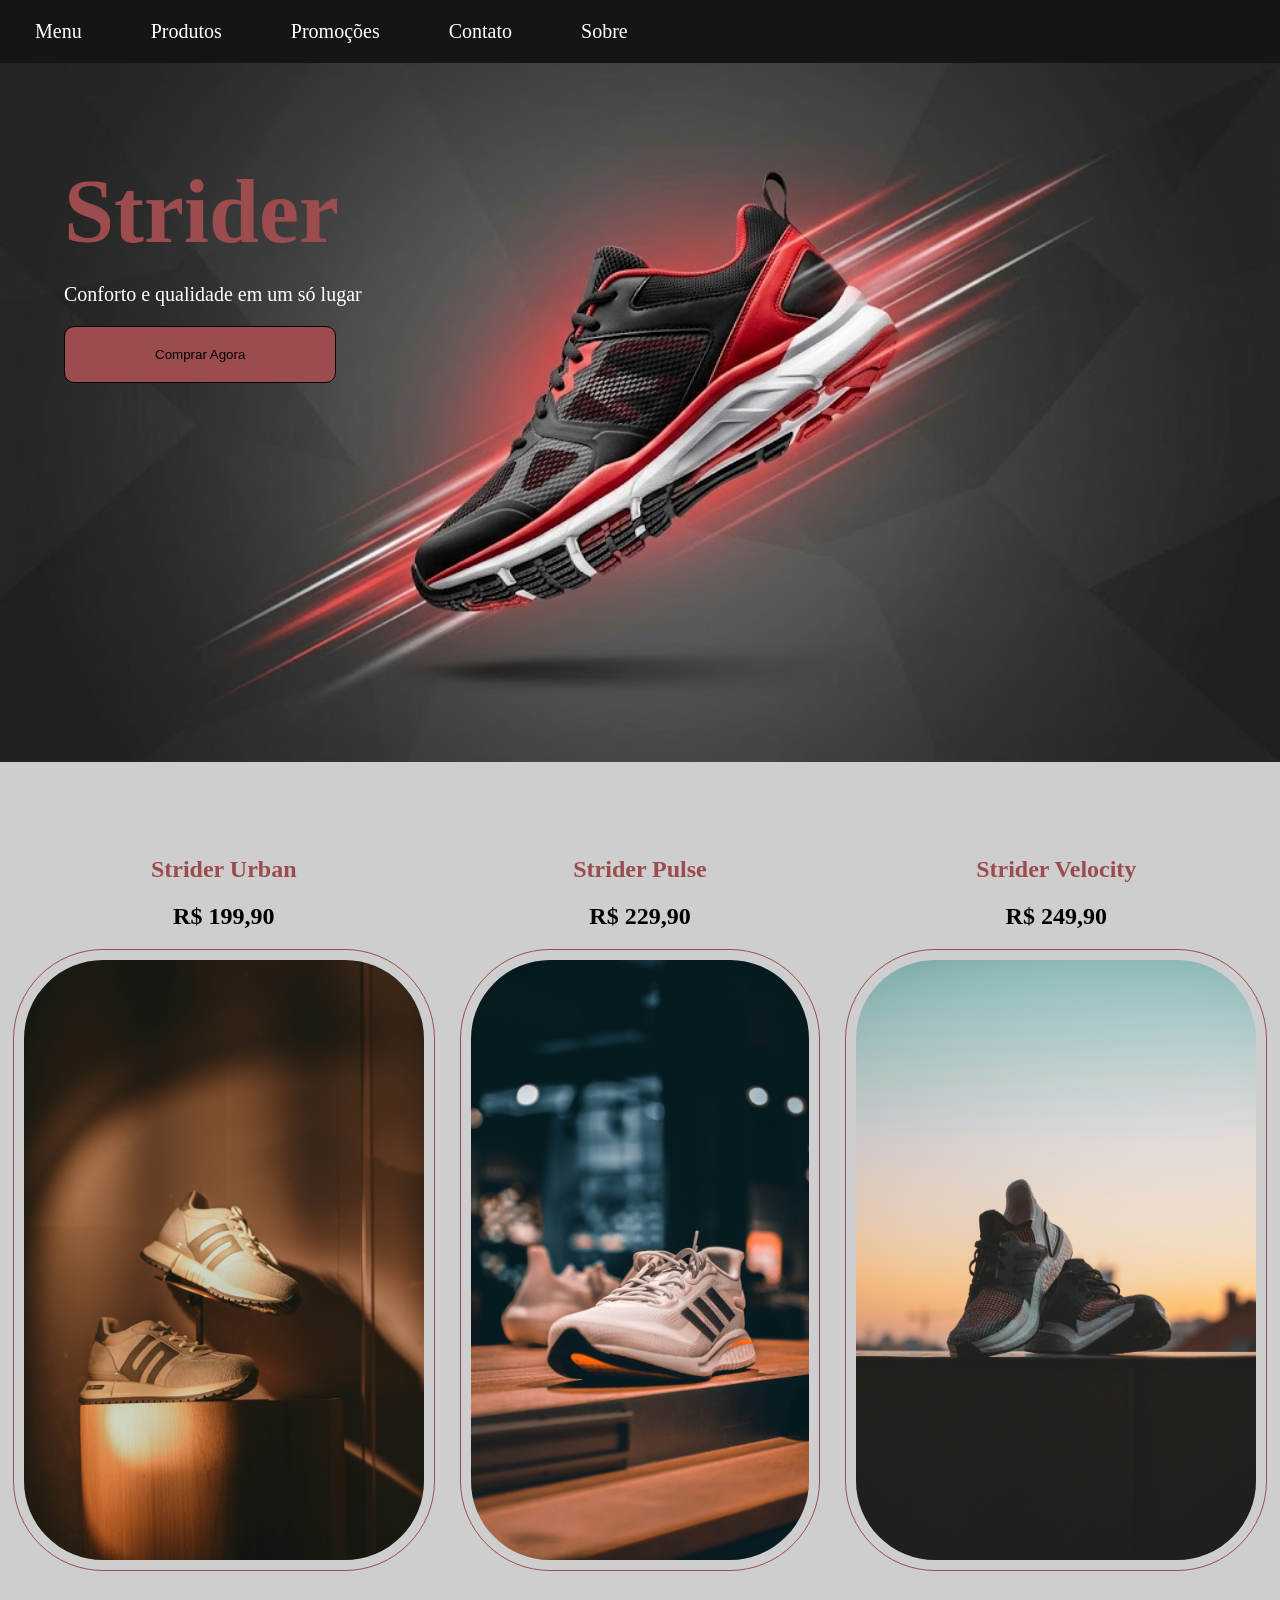
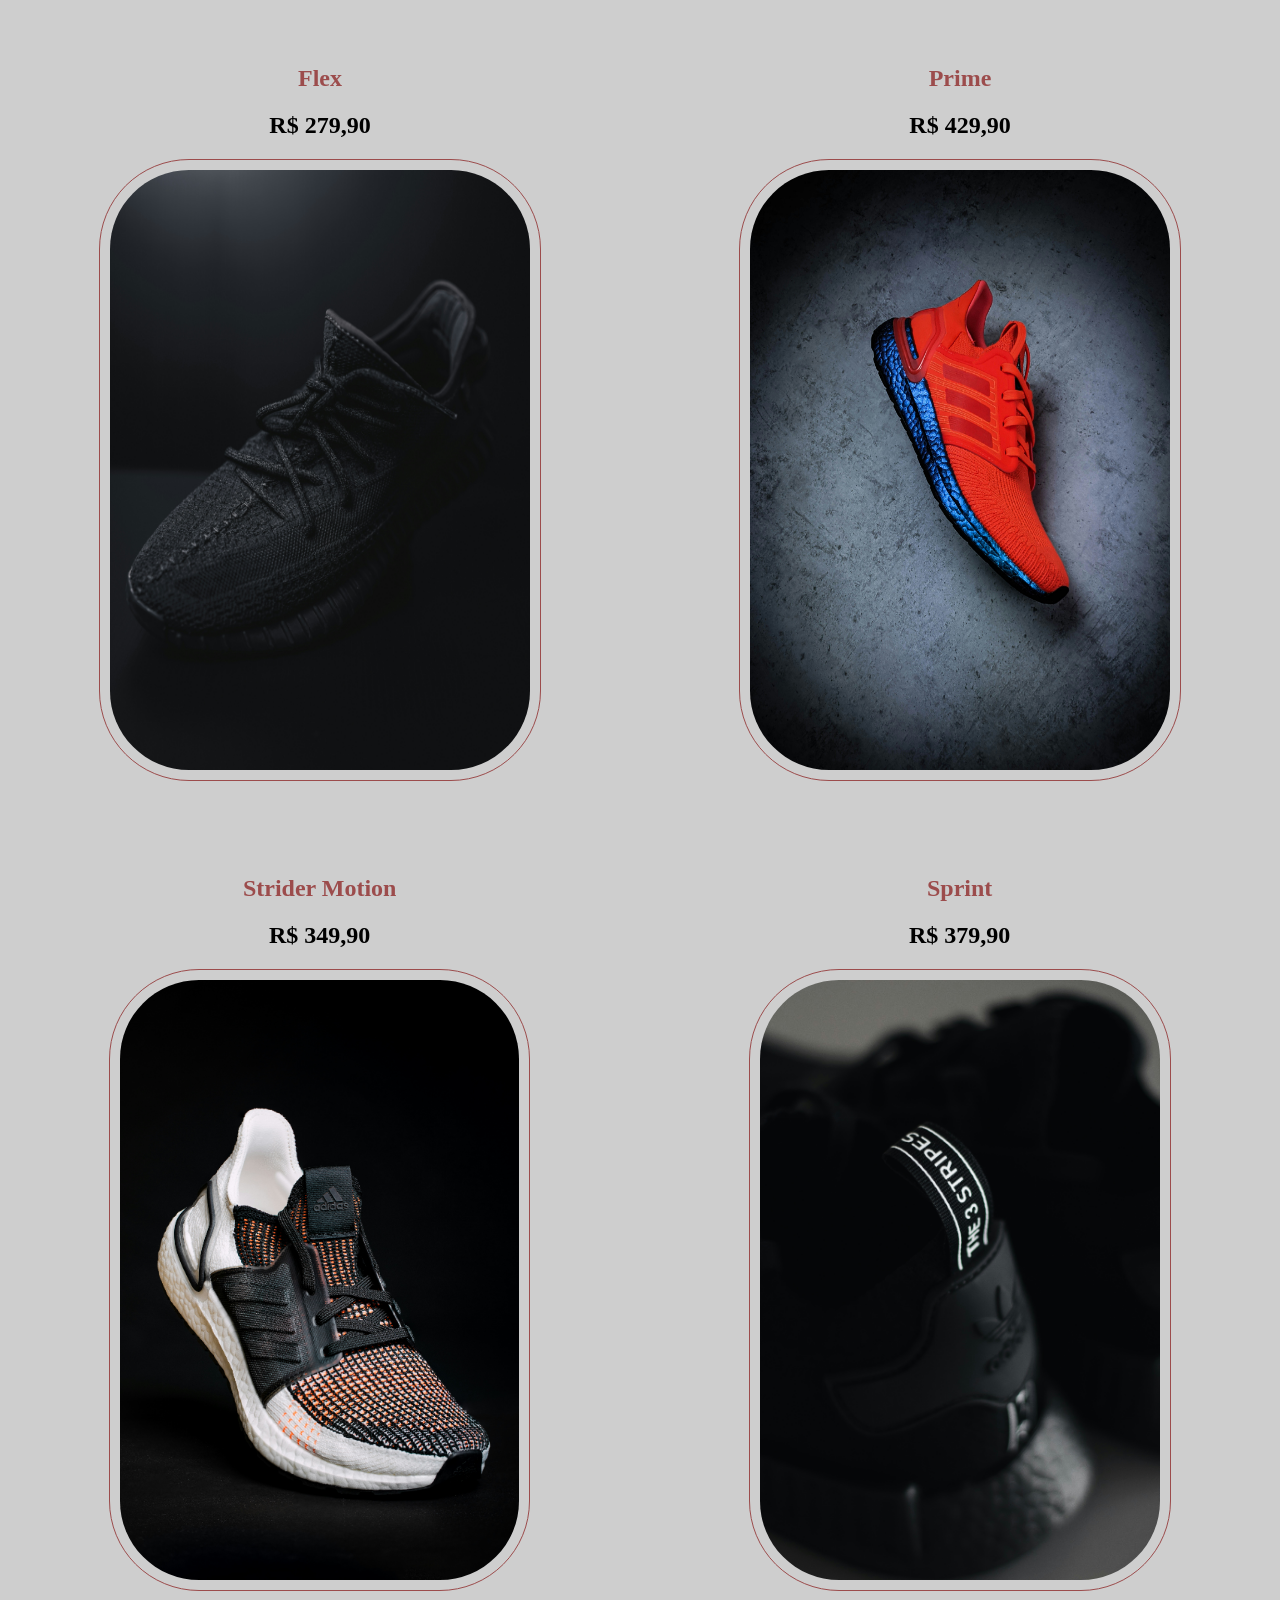
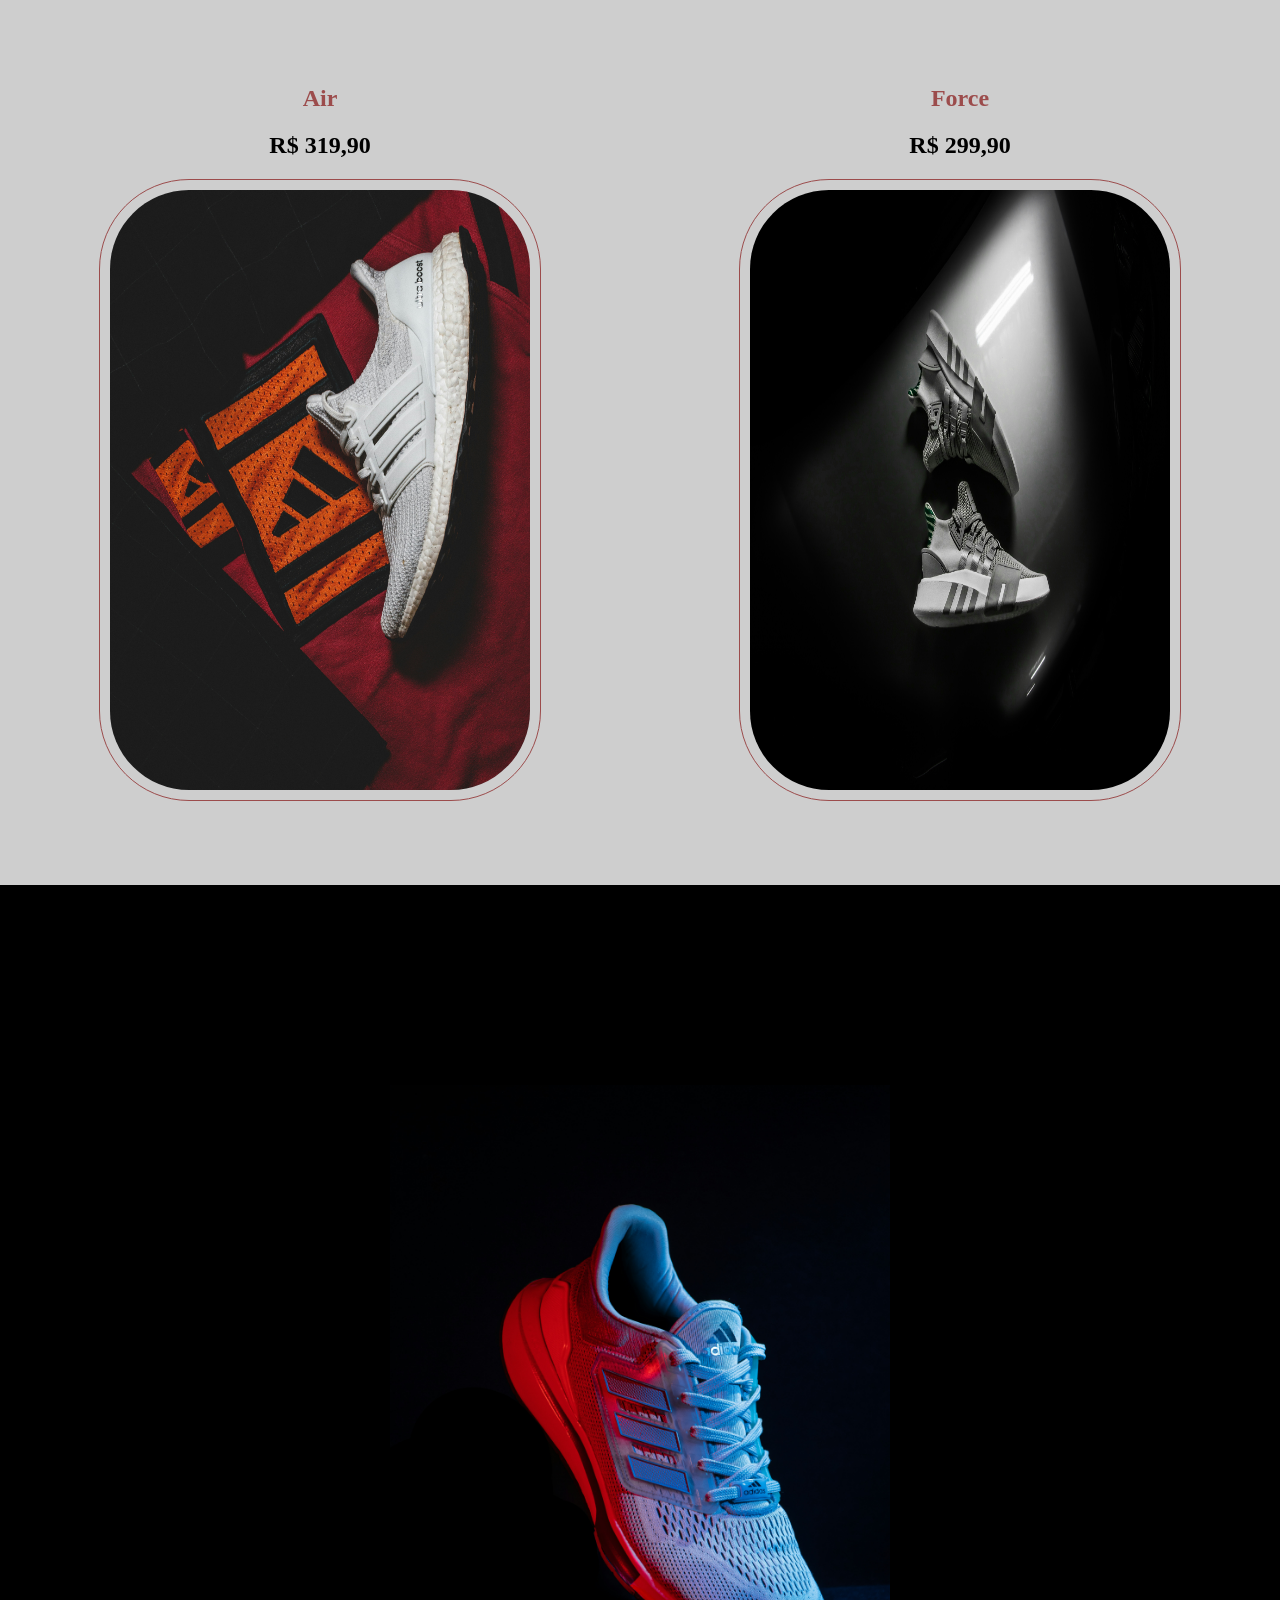
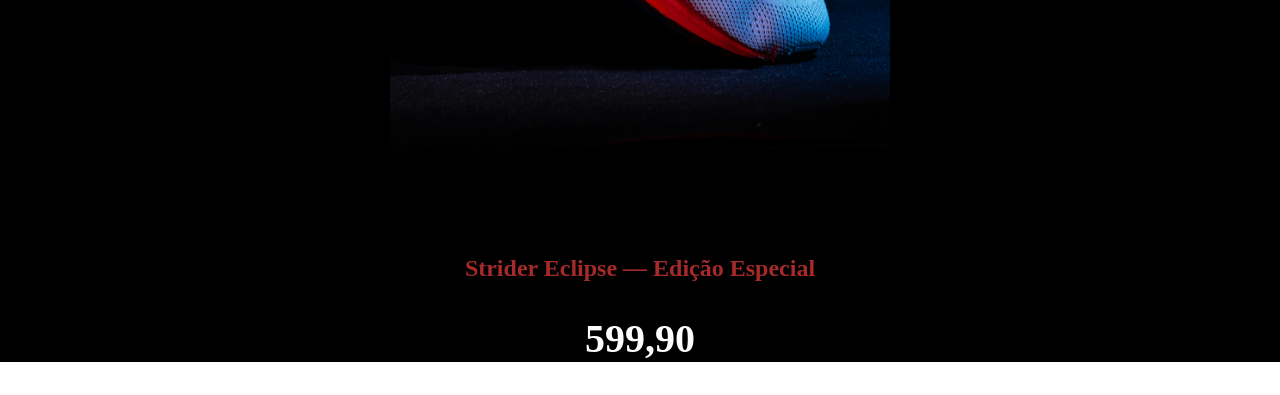
==== ex003/index.html @ 3bf79868 "Site 3" ====
<!DOCTYPE html>
<html lang="pt-br">
<head>
    <meta charset="UTF-8">
    <meta name="viewport" content="width=device-width, initial-scale=1.0">
    <link rel="stylesheet" href="style.css">
    <title>Tênis</title>
</head>
<body>
    <main>
        
        <header>
            
            <nav>
                <a href="#">Menu</a>
                <a href="#produtos">Produtos</a>
                <a href="#especial">Promoções</a>
                <a href="#">Contato</a>
                <a href="#">Sobre</a>
            </nav>
            
            <img id="imagemprincipal" src="imagens/Imagem principal.jpg" alt="">
            
            <div id="conteudoinicial">
                <h1>Strider</h1>
            
                <p>Conforto e qualidade em um só lugar</p>
            
                <button>Comprar Agora</button>
            </div>
            
        
        </header>
    

        <section id="produtos">
            
            <div class="produtos-tenis">
                
                <h1>Strider Urban</h1>
                
                <h2>R$ 199,90</h2>
                
                <img class="tenis" src="produtos/tenis 1.jpg" alt="">
            
            </div>
            
            <div class="produtos-tenis">
                
                <h1>Strider Pulse</h1>
                
                <h2>R$ 229,90</h2>
                
                <img class="tenis" src="produtos/tenis 2.jpg" alt="">
            
            </div>
            
            <div class="produtos-tenis">
                
                <h1>Strider Velocity</h1>
                
                <h2>R$ 249,90</h2>
                
                <img class="tenis" src="produtos/tenis 3.jpg" alt="">
            
            </div>

            <div class="produtos-tenis">
                
                <h1>Flex</h1>
                
                <h2>R$ 279,90</h2>
                
                <img class="tenis" src="produtos/tenis 10.jpg" alt="">
            
            </div>

            <div class="produtos-tenis">
                
                <h1>Prime</h1>
                
                <h2>R$ 429,90</h2>
                
                <img class="tenis" src="produtos/tenis 5.jpg" alt="">
            
            </div>

            <div class="produtos-tenis">
                
                <h1>Strider Motion</h1>
                
                <h2>R$ 349,90</h2>
                
                <img class="tenis" src="produtos/tenis 6.jpg" alt="">
            
            </div>

            <div class="produtos-tenis">
                
                <h1>Sprint</h1>
                
                <h2>R$ 379,90</h2>
                
                <img class="tenis" src="produtos/tenis 7.jpg" alt="">
            
            </div>

            <div class="produtos-tenis">
                
                <h1>Air</h1>
                
                <h2>R$ 319,90</h2>
                
                <img class="tenis" src="produtos/tenis 8.jpg" alt="">
            
            </div>

            <div class="produtos-tenis">
                
                <h1>Force</h1>
                
                <h2>R$ 299,90</h2>
                
                <img class="tenis" src="produtos/tenis 9.jpg" alt="">
            
            </div>

        </section>
        
        <section id="especial">
            <div id="divespecial">
                <img src="produtos/tenis 4.jpg" alt="">
                <h1>Strider Eclipse — Edição Especial</h1>
                <h2>599,90</h2>
            </div>
        </section>

    </main>
</body>
</html>
---- ex003/style.css ----
@charset "UTF-8";

html {
    overflow-x: hidden;
    scroll-behavior: smooth;
}

body {
    padding: 0px;
    margin: 0px;
}

main {
    background-color: rgb(206, 206, 206);
}

header {
    position: relative;
}

nav {
    background-color: rgba(0, 0, 0, 0.897);
    padding: 20px 0px 20px 0px;
}

a {
    color: white;
    text-decoration: none;
    padding-right: 30px;
    padding-left: 35px;
    font-size: 20px;
    display: inline-block;
    transition: transform 1s ease;
}

a:hover {
    transform: translateY(-8px);
    color: rgb(139, 75, 75);
}

#imagemprincipal {
    width: 100vw;
    max-height: 800px;
}

#conteudoinicial {
    position: absolute;
    bottom: 50%;
    left: 5%;
}

header > div > h1 {
    color: rgb(156, 76, 76);
    font-size: 90px;
    margin: 0px;
}

header > div > p {
    color: white;
    font-size: 20px;
}

button {
    padding: 20px 90px;
    background-color: rgb(156, 76, 76);
    border: 1px solid black;
    border-radius: 10px;
    transition: transform 0.5s ease;
}

button:hover {
    transform: translateY(-10px);
}

.tenis {
    max-width: 420px;
    height: 600px;
    border: 1px solid rgb(156, 76, 76);
    border-radius: 90px;
    padding: 10px;
    transition: transform 1s ease;
}

.tenis:hover {
    transform: translateY(-15px);
}

#produtos {  
    display: flex;
    justify-content: space-around;
    flex-wrap: wrap;
}

.produtos-tenis > h1, h2 {
    display: flex;
    justify-content: center;
    align-items: center;
}

.produtos-tenis > h1 {
    padding-top: 70px;
    color: rgb(156, 76, 76);
}

#especial {
    background-color: rgb(0, 0, 0);
    margin-top: 80px;
}

#especial > div > img{
    max-width: 500px;
    padding-top: 200px;
    display: flex;
    margin: auto;
    transition: transform 1s ease;
}

#especial > div > h1 {
    color: brown;
}

#especial > div > h2 {
    color: rgb(252, 252, 252);
    font-size: 40px;
}

#especial > div > img:hover {
    transform: translateY(-25px);
    border: 1px solid rgb(37, 17, 17);
    border-radius: 90px;
}

#especial {
    text-align: center;
}
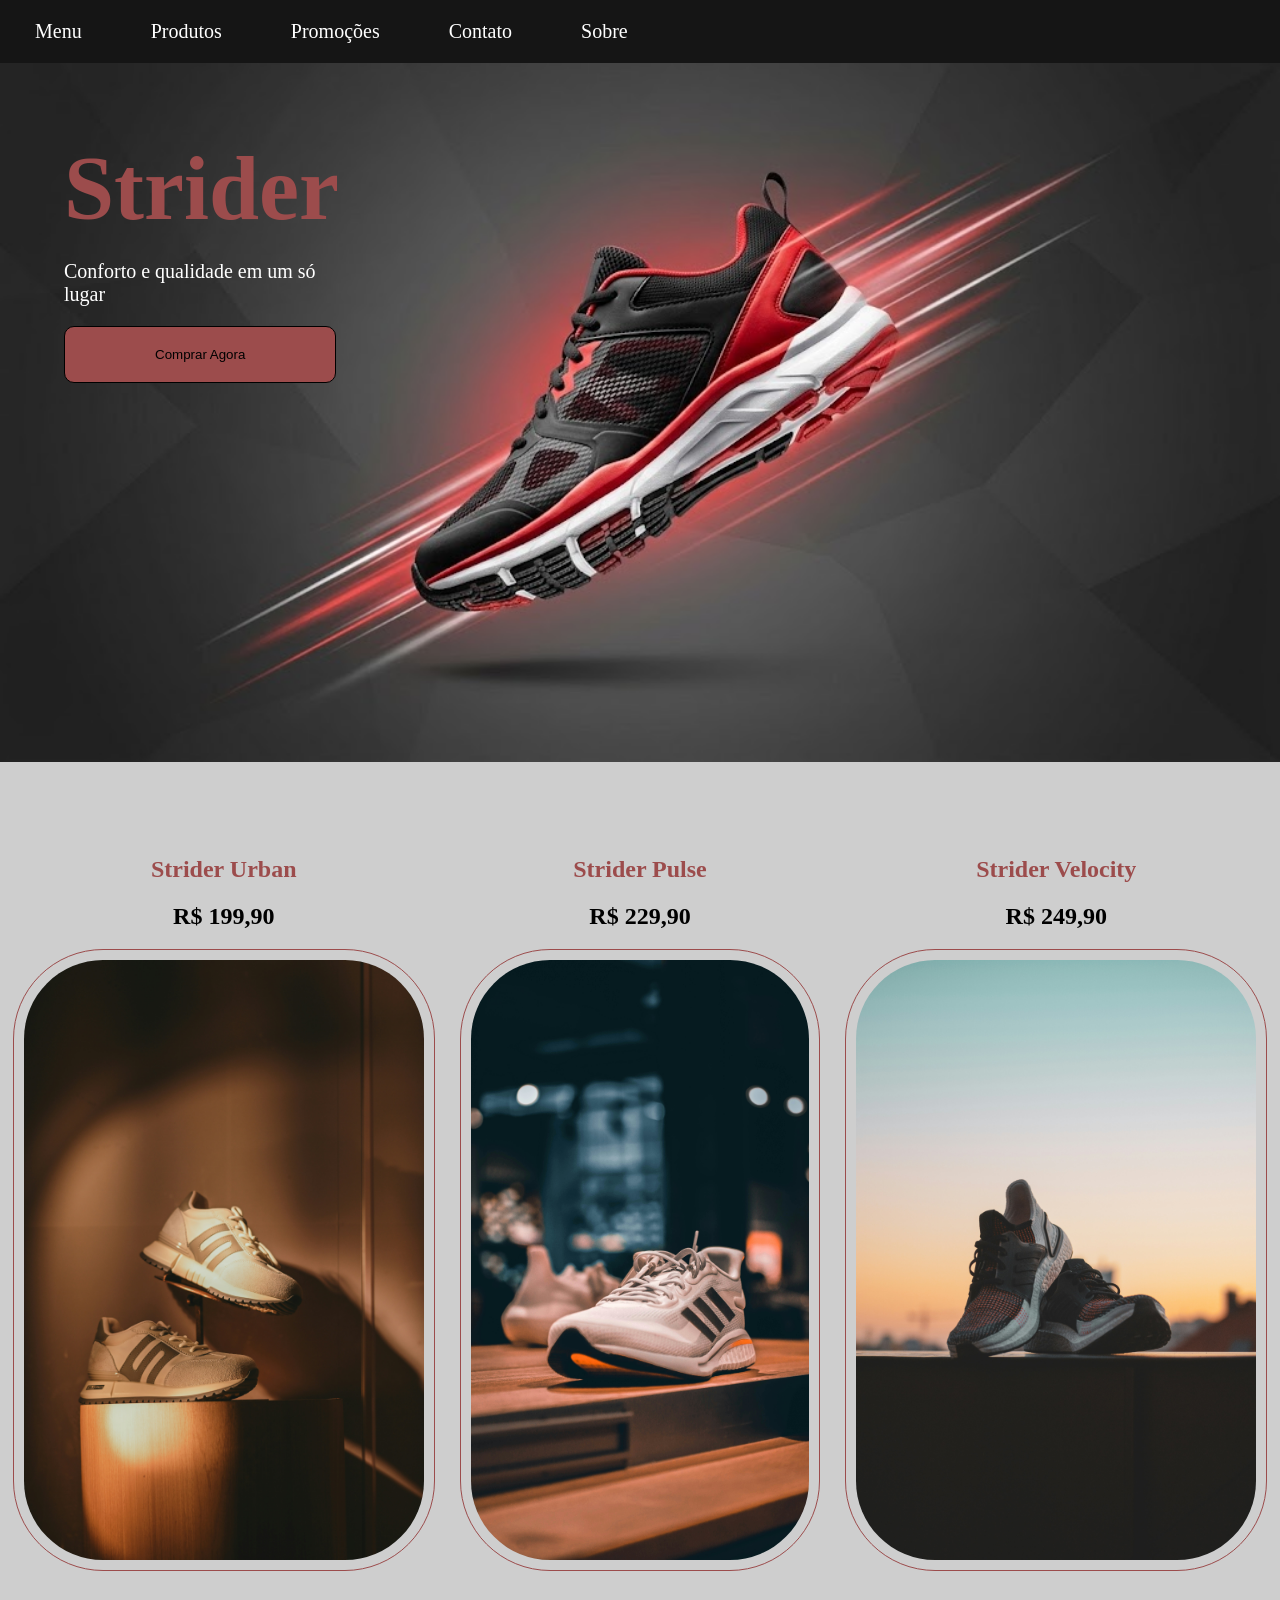
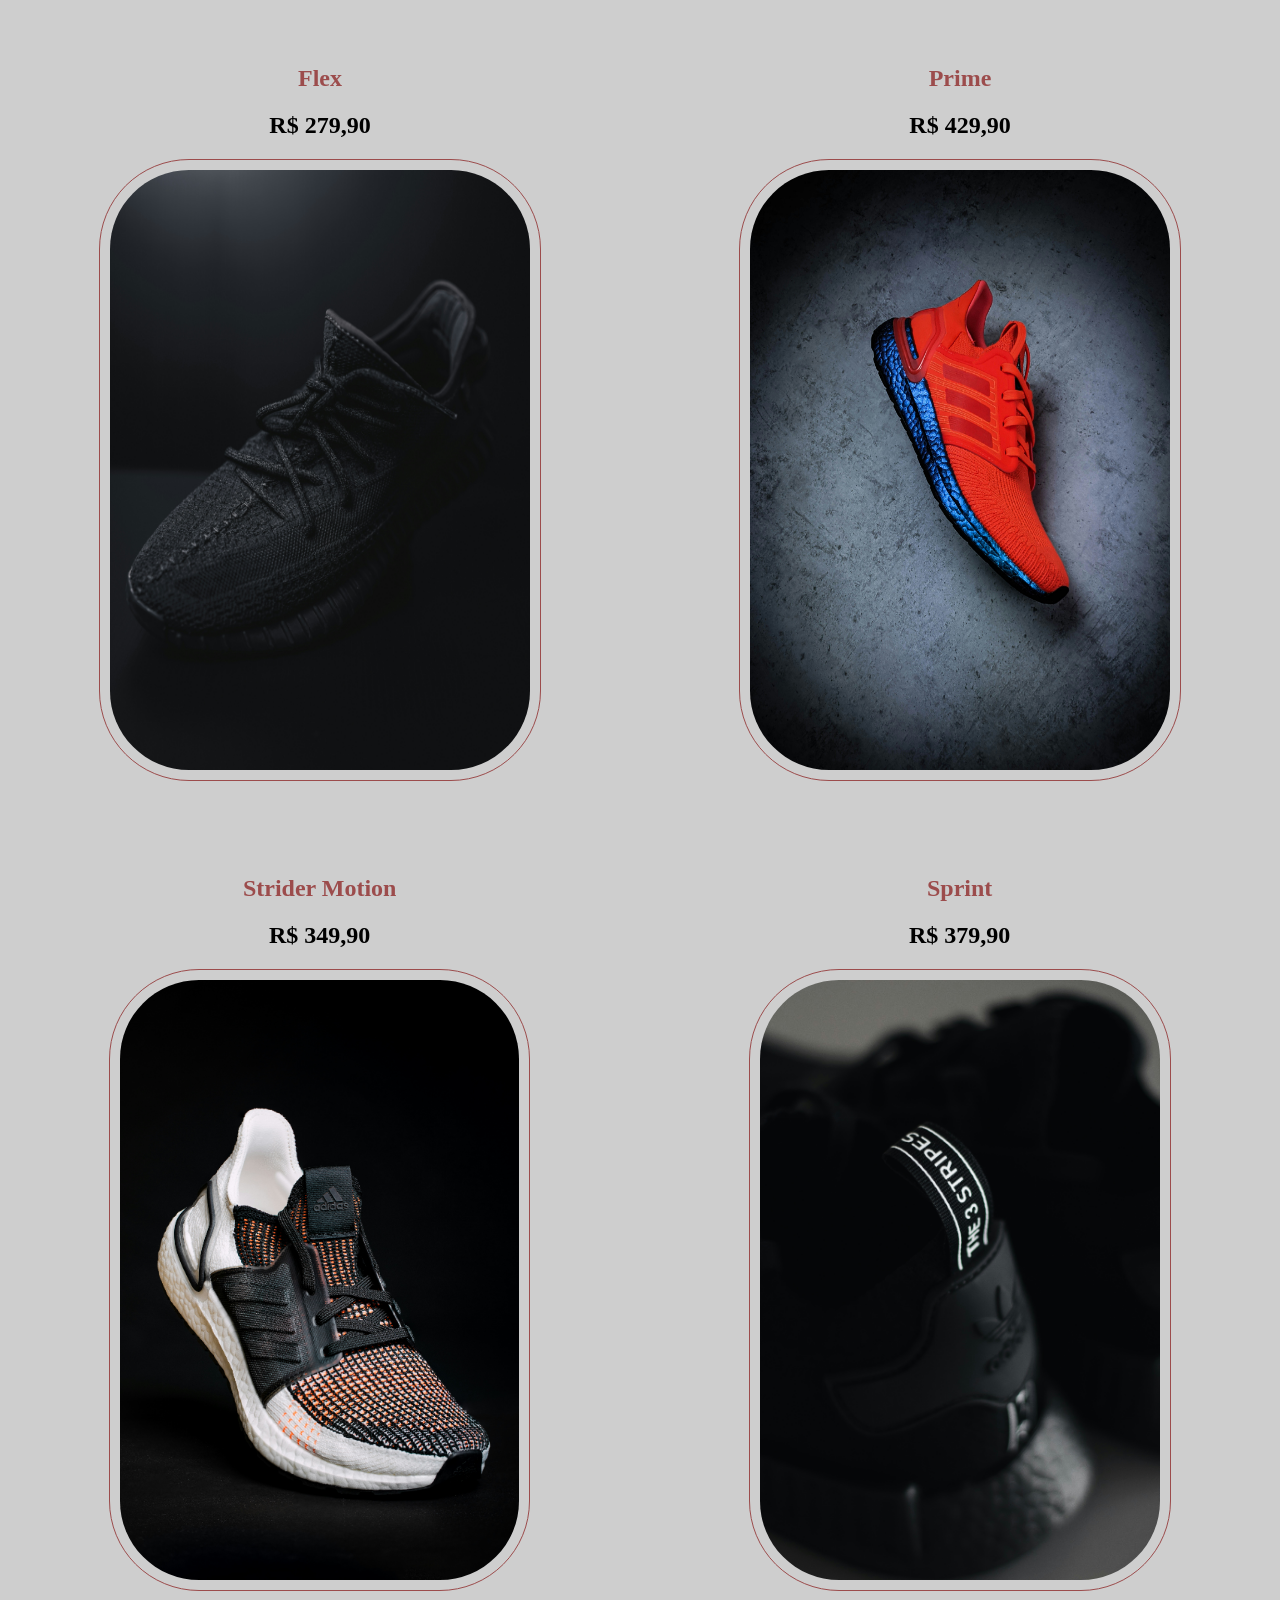
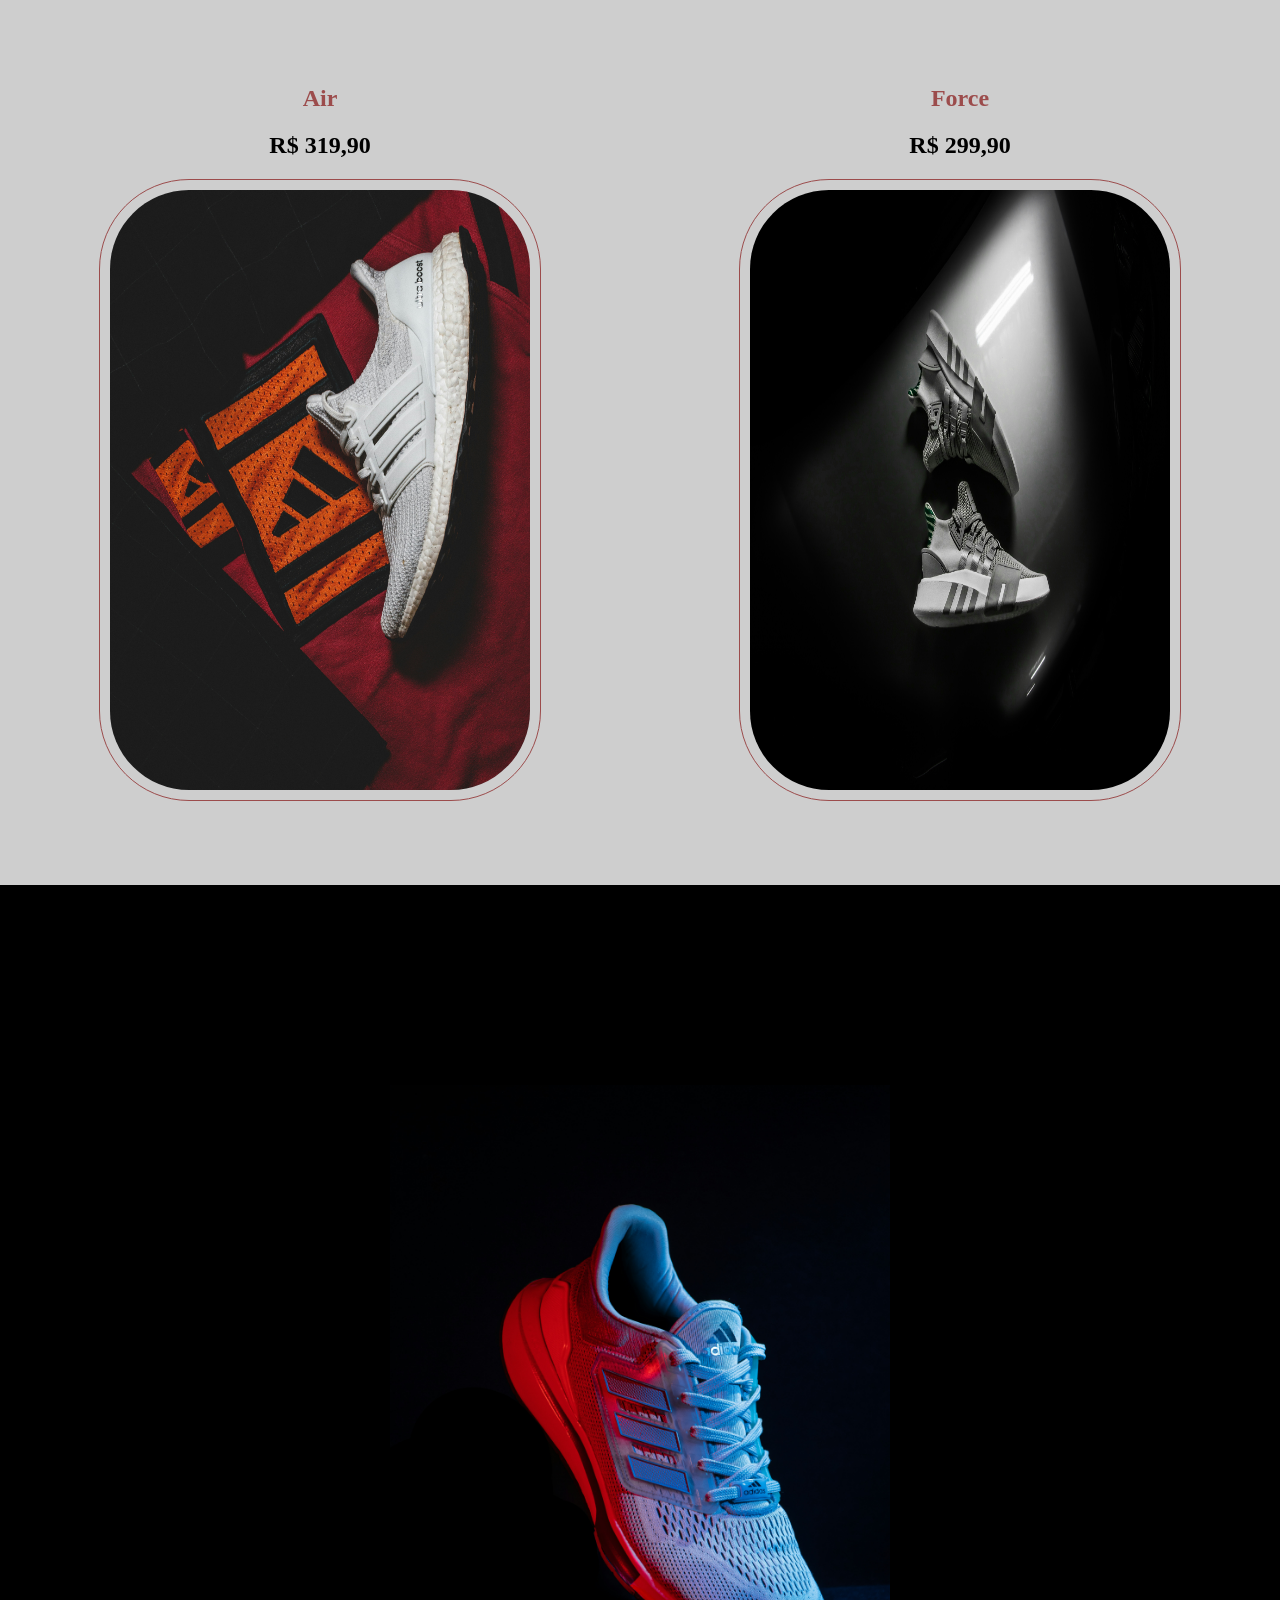
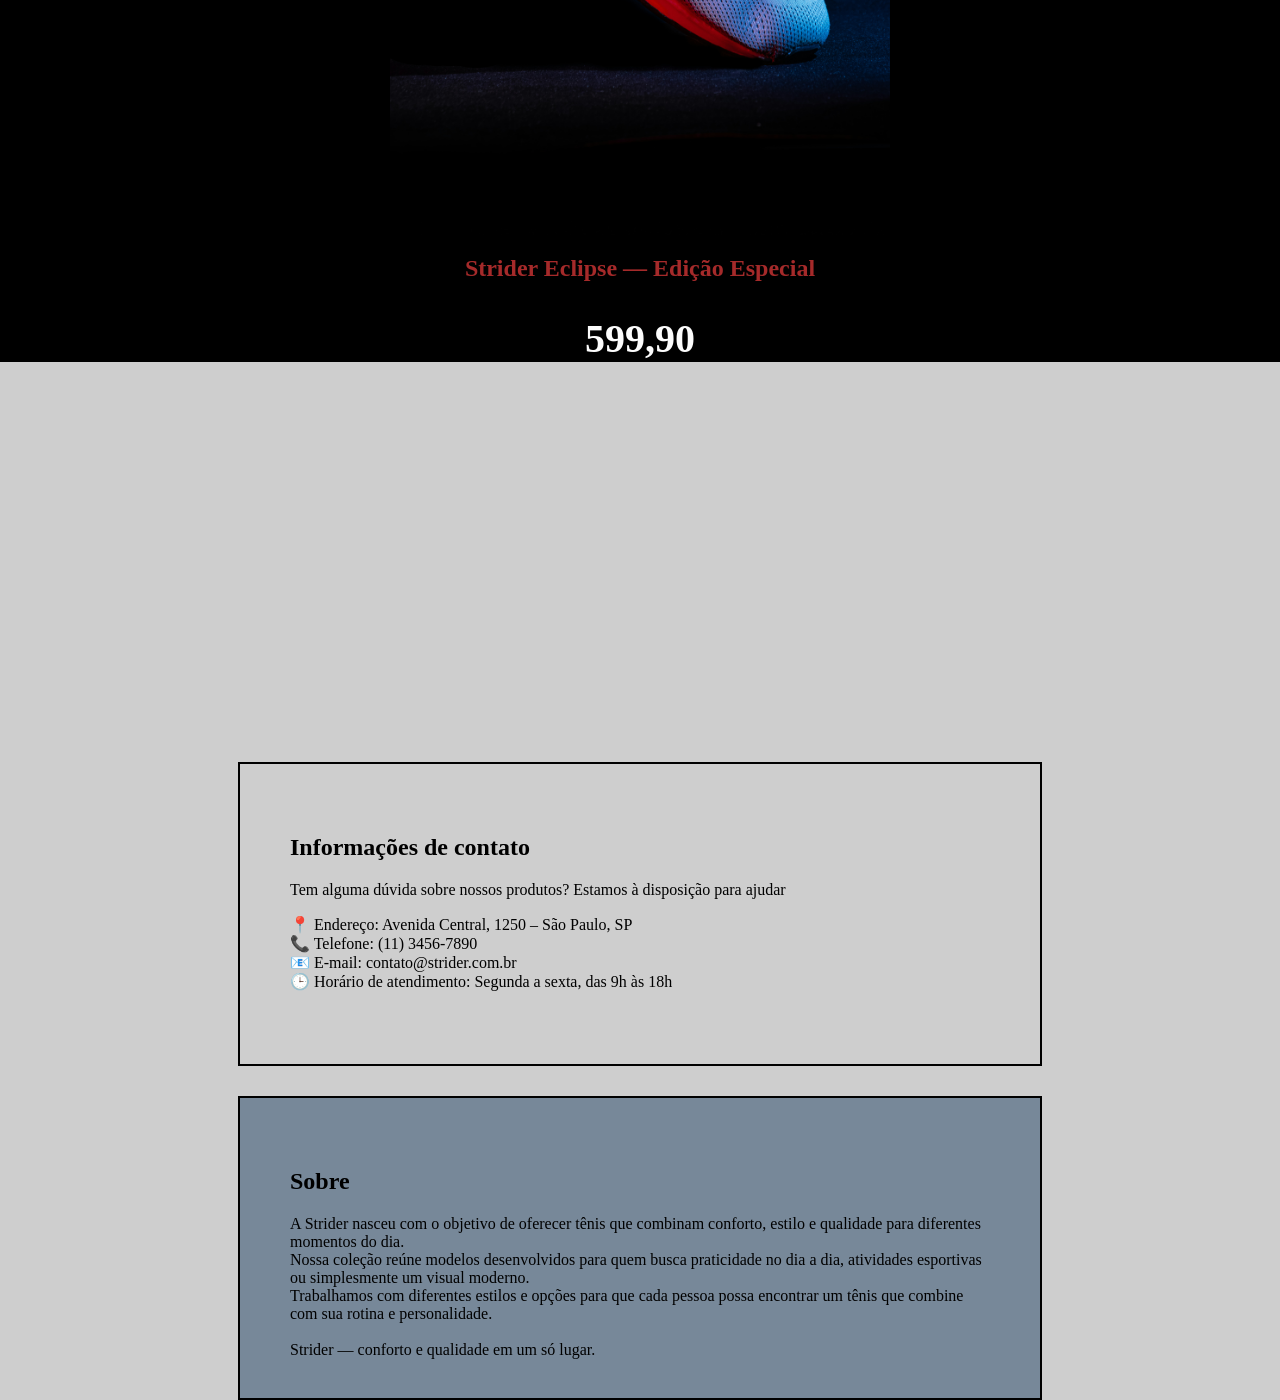
==== commit eb43fdf5: "." ====
--- a/ex003/index.html
+++ b/ex003/index.html
@@ -15,8 +15,8 @@
                 <a href="#">Menu</a>
                 <a href="#produtos">Produtos</a>
                 <a href="#especial">Promoções</a>
-                <a href="#">Contato</a>
-                <a href="#">Sobre</a>
+                <a href="#contatos">Contato</a>
+                <a href="#sobre">Sobre</a>
             </nav>
             
             <img id="imagemprincipal" src="imagens/Imagem principal.jpg" alt="">
@@ -135,6 +135,33 @@
             </div>
         </section>
 
+
+        <section id="contatos">
+            <div>
+                <h1>Informações de contato</h1>
+                <p>Tem alguma dúvida sobre nossos produtos? Estamos à disposição para ajudar</p>
+                <p>📍 Endereço: Avenida Central, 1250 – São Paulo, SP <br>
+                    📞 Telefone: (11) 3456-7890 <br>
+                    📧 E-mail: contato@strider.com.br <br>
+                    🕒 Horário de atendimento: Segunda a sexta, das 9h às 18h
+                </p>
+            </div>
+        </section>
+
+        <section id="sobre">
+            <div>
+                <h1>Sobre</h1>
+                <p>A Strider nasceu com o objetivo de oferecer tênis que combinam conforto, estilo e qualidade para diferentes momentos do dia. <br>
+
+                Nossa coleção reúne modelos desenvolvidos para quem busca praticidade no dia a dia, atividades esportivas ou simplesmente um visual moderno. <br>
+
+                Trabalhamos com diferentes estilos e opções para que cada pessoa possa encontrar um tênis que combine com sua rotina e personalidade. <br>
+                <br>
+                Strider — conforto e qualidade em um só lugar.
+                </p>
+            </div>
+        </section>
+
     </main>
 </body>
 </html>
--- a/ex003/style.css
+++ b/ex003/style.css
@@ -44,6 +44,7 @@
 }
 
 #conteudoinicial {
+    max-width: 280px;
     position: absolute;
     bottom: 50%;
     left: 5%;
@@ -133,3 +134,22 @@
 #especial {
     text-align: center;
 }
+
+
+#contatos {
+    padding: 50px;
+    height: 200px;
+    max-width: 700px;
+    border: 2px solid black;
+    margin: auto;
+    margin-top: 400px;
+    margin-bottom: 30px;
+}
+#sobre {
+    background-color: lightslategray;
+    padding: 50px;
+    height: 200px;
+    max-width: 700px;
+    border: 2px solid black;
+    margin: auto;
+}
